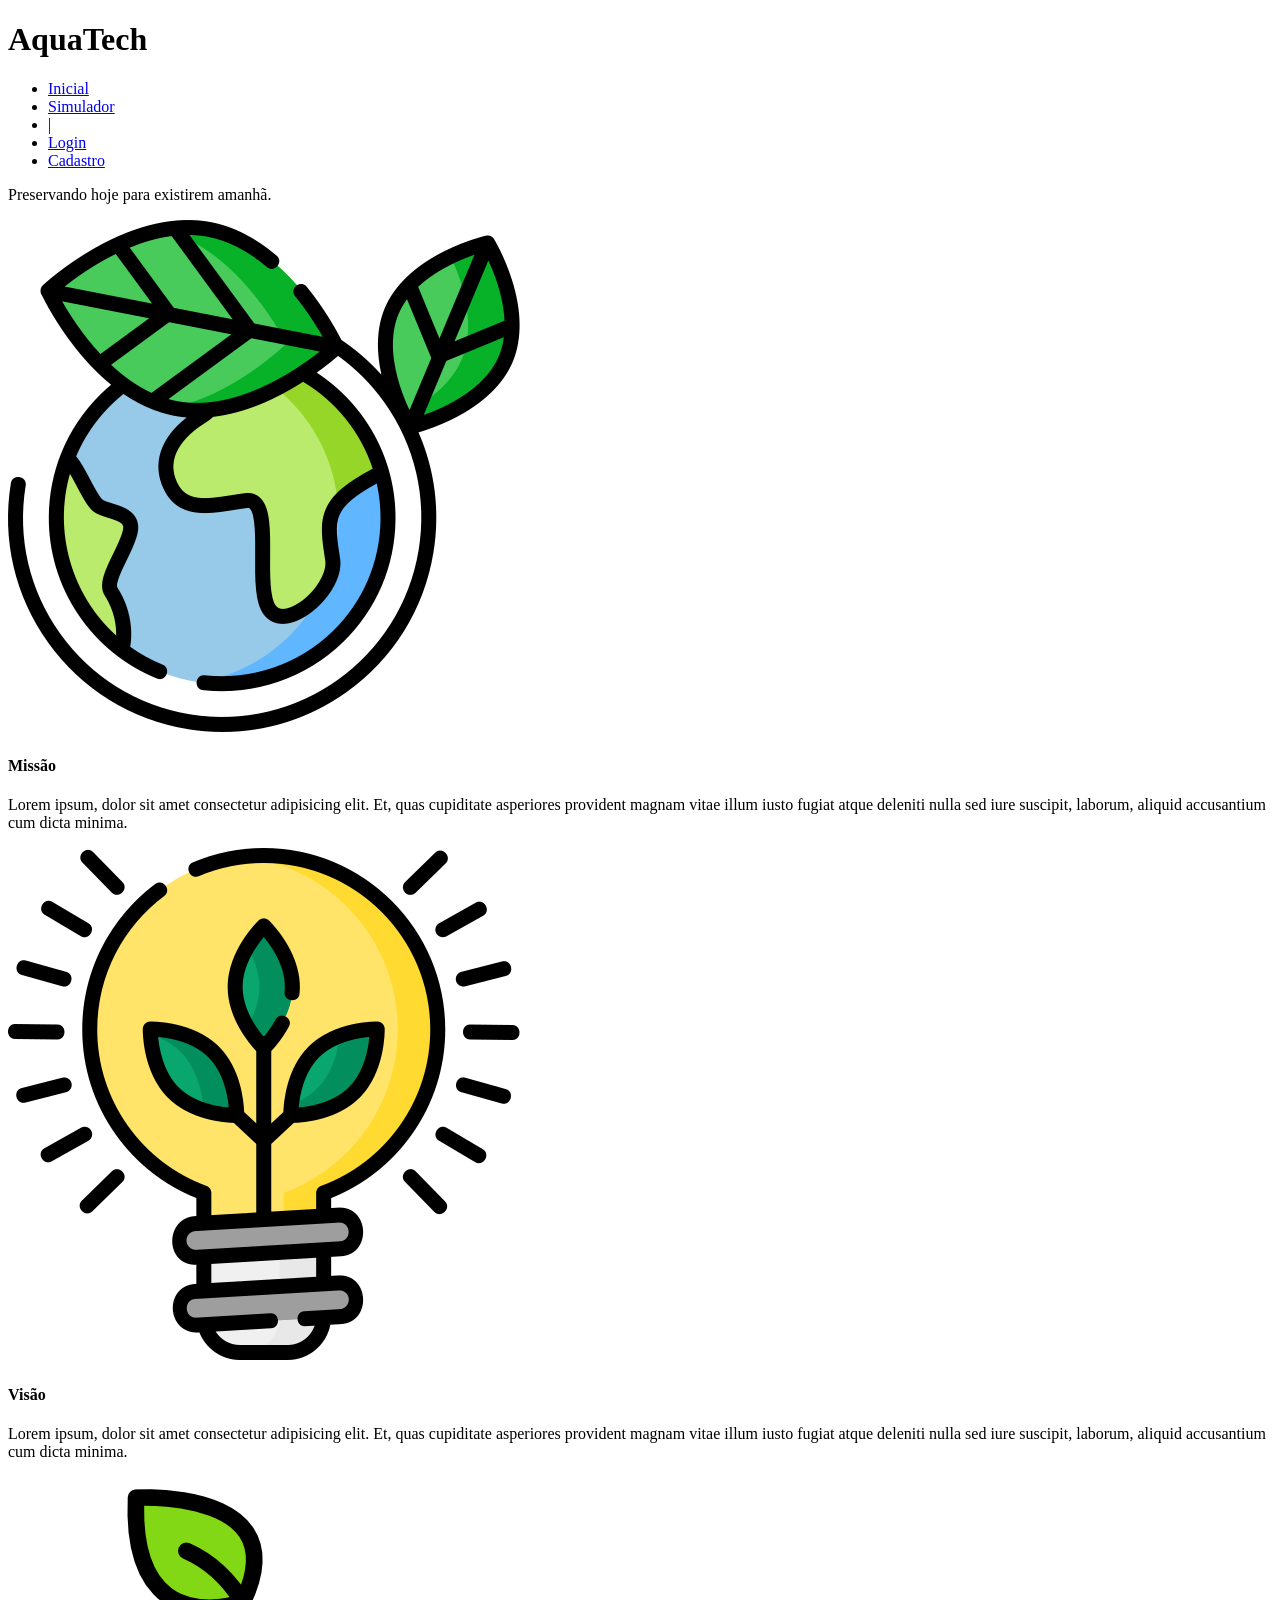
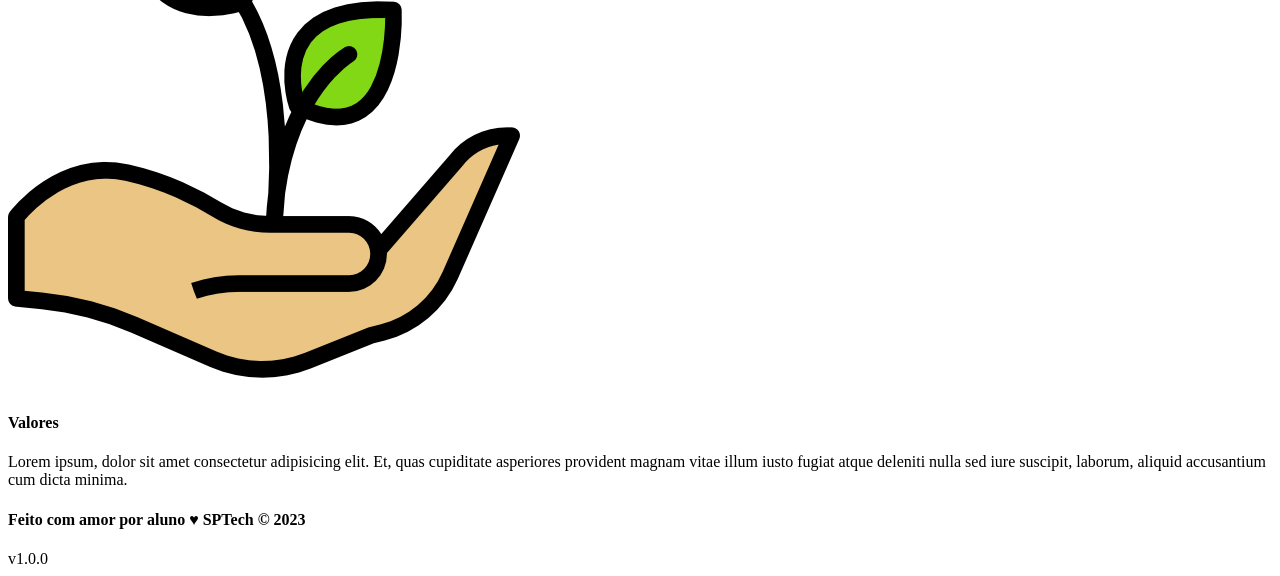
==== web-data-viz/public/index.html @ 26f2bd3f ":sparkles: Feat:Adicionar o web-data-viz e o banco de dados ao projeto." ====
<!DOCTYPE html>
<html lang="en">

<head>
    <meta charset="UTF-8">
    <meta http-equiv="X-UA-Compatible" content="IE=edge">
    <meta name="viewport" content="width=device-width, initial-scale=1.0">

    <title>AquaTech | Página Inicial</title>

    <script src="./js/sessao.js"></script>

    <link rel="stylesheet" href="./css/estilo.css">
    <link rel="icon" href="./assets/icon/favicon2.ico">
    <link rel="preconnect" href="https://fonts.gstatic.com">
</head>

<body>
    <div class="header">
      <div class="container">
        <h1 class="titulo">AquaTech</h1>
        <ul class="navbar">
          <li class="agora">
            <a href="#">Inicial</a>
          </li>
          <li>
            <a href="simulador.html">Simulador</a>
          </li>
          <li>|</li>
          <li>
            <a href="login.html">Login</a>
          </li>
          <li>
            <a href="cadastro.html">Cadastro</a>
          </li>
        </ul>
      </div>
    </div>
  
    <div class="banner">
      <div class="container">
        <p>Preservando <span>hoje</span> para existirem <span>amanhã</span>.</p>
      </div>
    </div>
  
    <div class="social">
      <div class="container">
        <div class="boxes">
          <div class="box">
            <img src="assets/imgs/planet-earth_color.png">
            <h4>Missão</h4>
            <p>Lorem ipsum, dolor sit amet consectetur adipisicing elit. Et, quas cupiditate asperiores provident magnam
              vitae illum iusto fugiat atque deleniti nulla sed iure suscipit, laborum, aliquid accusantium cum dicta
              minima.</p>
          </div>
          <div class="box">
            <img src="assets/imgs/lightbulb_color.png">
            <h4>Visão</h4>
            <p>Lorem ipsum, dolor sit amet consectetur adipisicing elit. Et, quas cupiditate asperiores provident magnam
              vitae illum iusto fugiat atque deleniti nulla sed iure suscipit, laborum, aliquid accusantium cum dicta
              minima.</p>
          </div>
          <div class="box">
            <img src="assets/imgs/growth_color.png">
            <h4>Valores</h4>
            <p>Lorem ipsum, dolor sit amet consectetur adipisicing elit. Et, quas cupiditate asperiores provident magnam
              vitae illum iusto fugiat atque deleniti nulla sed iure suscipit, laborum, aliquid accusantium cum dicta
              minima.</p>
          </div>
        </div>
      </div>
    </div>
  
    <div class="footer">
      <div class="container">
        <h4>Feito com amor por aluno &hearts; SPTech &copy; 2023</h4>
        <span class="version">v1.0.0</span>
      </div>
    </div>
  </body>

</html>
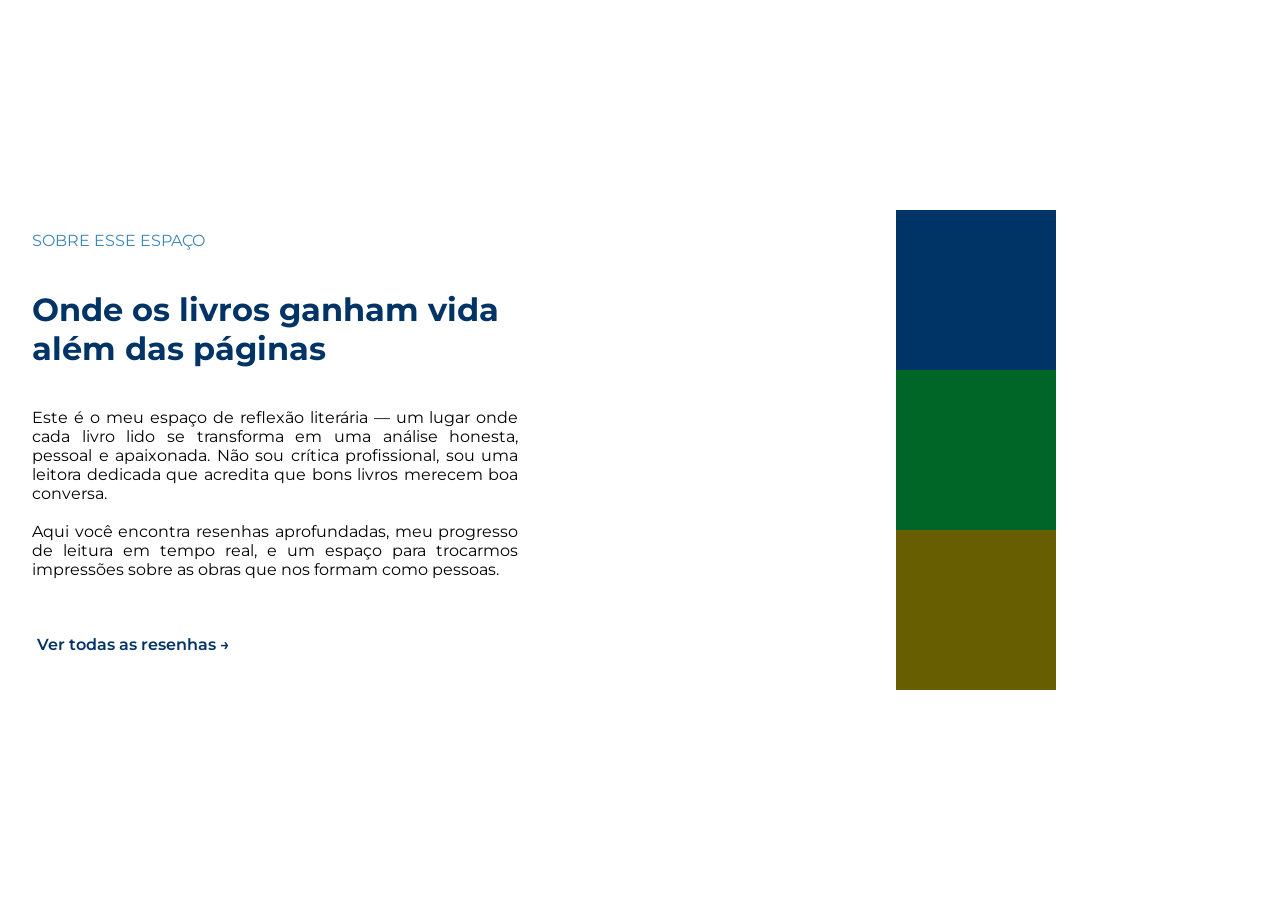
==== commit edc1d903: ":sparkles: Feat: Mudar os botões das páginas de cadastro e de login e começar a home." ====
--- a/web-data-viz/public/index.html
+++ b/web-data-viz/public/index.html
@@ -1,4 +1,4 @@
-<!DOCTYPE html>
+<!-- <!DOCTYPE html>
 <html lang="en">
 
 <head>
@@ -6,12 +6,12 @@
     <meta http-equiv="X-UA-Compatible" content="IE=edge">
     <meta name="viewport" content="width=device-width, initial-scale=1.0">
 
-    <title>AquaTech | Página Inicial</title>
+    <title>Página Inicial</title>
 
     <script src="./js/sessao.js"></script>
 
     <link rel="stylesheet" href="./css/estilo.css">
-    <link rel="icon" href="./assets/icon/favicon2.ico">
+    <link rel="icon" href="./assets/imgs/livro.png">
     <link rel="preconnect" href="https://fonts.gstatic.com">
 </head>
 
@@ -37,12 +37,12 @@
       </div>
     </div>
   
-    <div class="banner">
+    <!-- <div class="banner">
       <div class="container">
         <p>Preservando <span>hoje</span> para existirem <span>amanhã</span>.</p>
       </div>
-    </div>
-  
+    </div> -->
+<!--   
     <div class="social">
       <div class="container">
         <div class="boxes">
@@ -79,4 +79,45 @@
     </div>
   </body>
 
+</html> -->
+
+<!DOCTYPE html>
+<html lang="en">
+
+<head>
+  <meta charset="UTF-8">
+  <meta name="viewport" content="width=device-width, initial-scale=1.0">
+  <title>Página Inicial</title>
+
+  <link rel="stylesheet" href="./css/estilo.css">
+    <link rel="icon" href="./assets/imgs/livro.png">
+    <link rel="preconnect" href="https://fonts.gstatic.com">
+</head>
+
+<body>
+  <div class="sobre">
+    <div class="sobre-escrito">
+    <span>SOBRE ESSE ESPAÇO</span>
+    <h1>Onde os livros ganham vida além das páginas</h1>
+    <p>Este é o meu espaço de reflexão literária — um lugar onde cada livro lido se transforma em uma análise honesta,
+      pessoal e apaixonada. Não sou crítica profissional, sou uma leitora dedicada que acredita que bons livros merecem
+      boa conversa.
+      <br>
+      <br>
+
+      Aqui você encontra resenhas aprofundadas, meu progresso de leitura em tempo real, e um espaço para trocarmos
+      impressões sobre as obras que nos formam como pessoas.</p>
+
+    <button id="verResenhas()">Ver todas as resenhas → </button>
+    </div>
+
+    <div class="sobre-quadrado">
+      <div class="quadrado1"></div>
+      
+      <div class="quadrado2"></div>
+      <div class="quadrado3"></div>
+    </div>
+  </div>
+</body>
+
 </html>
--- a/web-data-viz/public/css/estilo.css
+++ b/web-data-viz/public/css/estilo.css
@@ -0,0 +1,92 @@
+@import url("https://fonts.googleapis.com/css2?family=Montserrat:ital,wght@0,100..900;1,100..900&family=Poppins:ital,wght@0,100;0,200;0,300;0,400;0,500;0,600;0,700;0,800;0,900;1,100;1,200;1,300;1,400;1,500;1,600;1,700;1,800;1,900&display=swap");
+
+* {
+  box-sizing: border-box;
+  margin: 0;
+  padding: 0;
+}
+
+body {
+  background-color: white;
+  font-family: "Montserrat", sans-serif;
+}
+
+.sobre {
+  display: flex;
+  min-height: 100vh;
+  width: 100%;
+}
+
+.sobre-escrito {
+  flex: 1;
+  display: flex;
+  flex-direction: column;
+  justify-content: center;
+  padding: 2rem;
+  min-width: 0;
+  /* background-color: cadetblue; */
+  gap: 2.5rem;
+}
+
+/* .sobre-escrito .item{
+  margin-left: 5rem;
+} */
+
+.sobre-escrito span{
+  color: #3d86ba;
+}
+
+.sobre-escrito h1{
+  color: #003366;
+  width: 80%;
+}
+
+.sobre-escrito p{
+  width: 80%;
+  text-align: justify;
+  /* gap: 3rem; */
+}
+
+button{
+    padding: 1rem 4.3rem;
+    background: none;
+    border: none;
+    outline: none;
+    color: #003366;
+    font-size: 1rem;
+    font-weight: 600;
+    cursor: pointer;
+    text-decoration: none;
+    align-self: flex-start;
+    margin-left: -4rem;
+    transition: 0.3s;
+    font-family: "Montserrat", sans-serif;
+}
+
+.sobre-quadrado {
+  flex: 1;
+  background-color: white;
+  display: flex;
+  flex-direction: column;
+  justify-content: center;
+  align-items: center;
+  min-width: 0;
+}
+
+.quadrado1{
+  height: 10rem;
+  width: 10rem;
+  background-color: #003366;
+}
+
+.quadrado2{
+  height: 10rem;
+  width: 10rem;
+  background-color: #006627;
+}
+
+.quadrado3{
+  height: 10rem;
+  width: 10rem;
+  background-color: #665e00;
+}
--- a/web-data-viz/public/css/estilo.css
+++ b/web-data-viz/public/css/estilo.css
@@ -0,0 +1,92 @@
+@import url("https://fonts.googleapis.com/css2?family=Montserrat:ital,wght@0,100..900;1,100..900&family=Poppins:ital,wght@0,100;0,200;0,300;0,400;0,500;0,600;0,700;0,800;0,900;1,100;1,200;1,300;1,400;1,500;1,600;1,700;1,800;1,900&display=swap");
+
+* {
+  box-sizing: border-box;
+  margin: 0;
+  padding: 0;
+}
+
+body {
+  background-color: white;
+  font-family: "Montserrat", sans-serif;
+}
+
+.sobre {
+  display: flex;
+  min-height: 100vh;
+  width: 100%;
+}
+
+.sobre-escrito {
+  flex: 1;
+  display: flex;
+  flex-direction: column;
+  justify-content: center;
+  padding: 2rem;
+  min-width: 0;
+  /* background-color: cadetblue; */
+  gap: 2.5rem;
+}
+
+/* .sobre-escrito .item{
+  margin-left: 5rem;
+} */
+
+.sobre-escrito span{
+  color: #3d86ba;
+}
+
+.sobre-escrito h1{
+  color: #003366;
+  width: 80%;
+}
+
+.sobre-escrito p{
+  width: 80%;
+  text-align: justify;
+  /* gap: 3rem; */
+}
+
+button{
+    padding: 1rem 4.3rem;
+    background: none;
+    border: none;
+    outline: none;
+    color: #003366;
+    font-size: 1rem;
+    font-weight: 600;
+    cursor: pointer;
+    text-decoration: none;
+    align-self: flex-start;
+    margin-left: -4rem;
+    transition: 0.3s;
+    font-family: "Montserrat", sans-serif;
+}
+
+.sobre-quadrado {
+  flex: 1;
+  background-color: white;
+  display: flex;
+  flex-direction: column;
+  justify-content: center;
+  align-items: center;
+  min-width: 0;
+}
+
+.quadrado1{
+  height: 10rem;
+  width: 10rem;
+  background-color: #003366;
+}
+
+.quadrado2{
+  height: 10rem;
+  width: 10rem;
+  background-color: #006627;
+}
+
+.quadrado3{
+  height: 10rem;
+  width: 10rem;
+  background-color: #665e00;
+}
